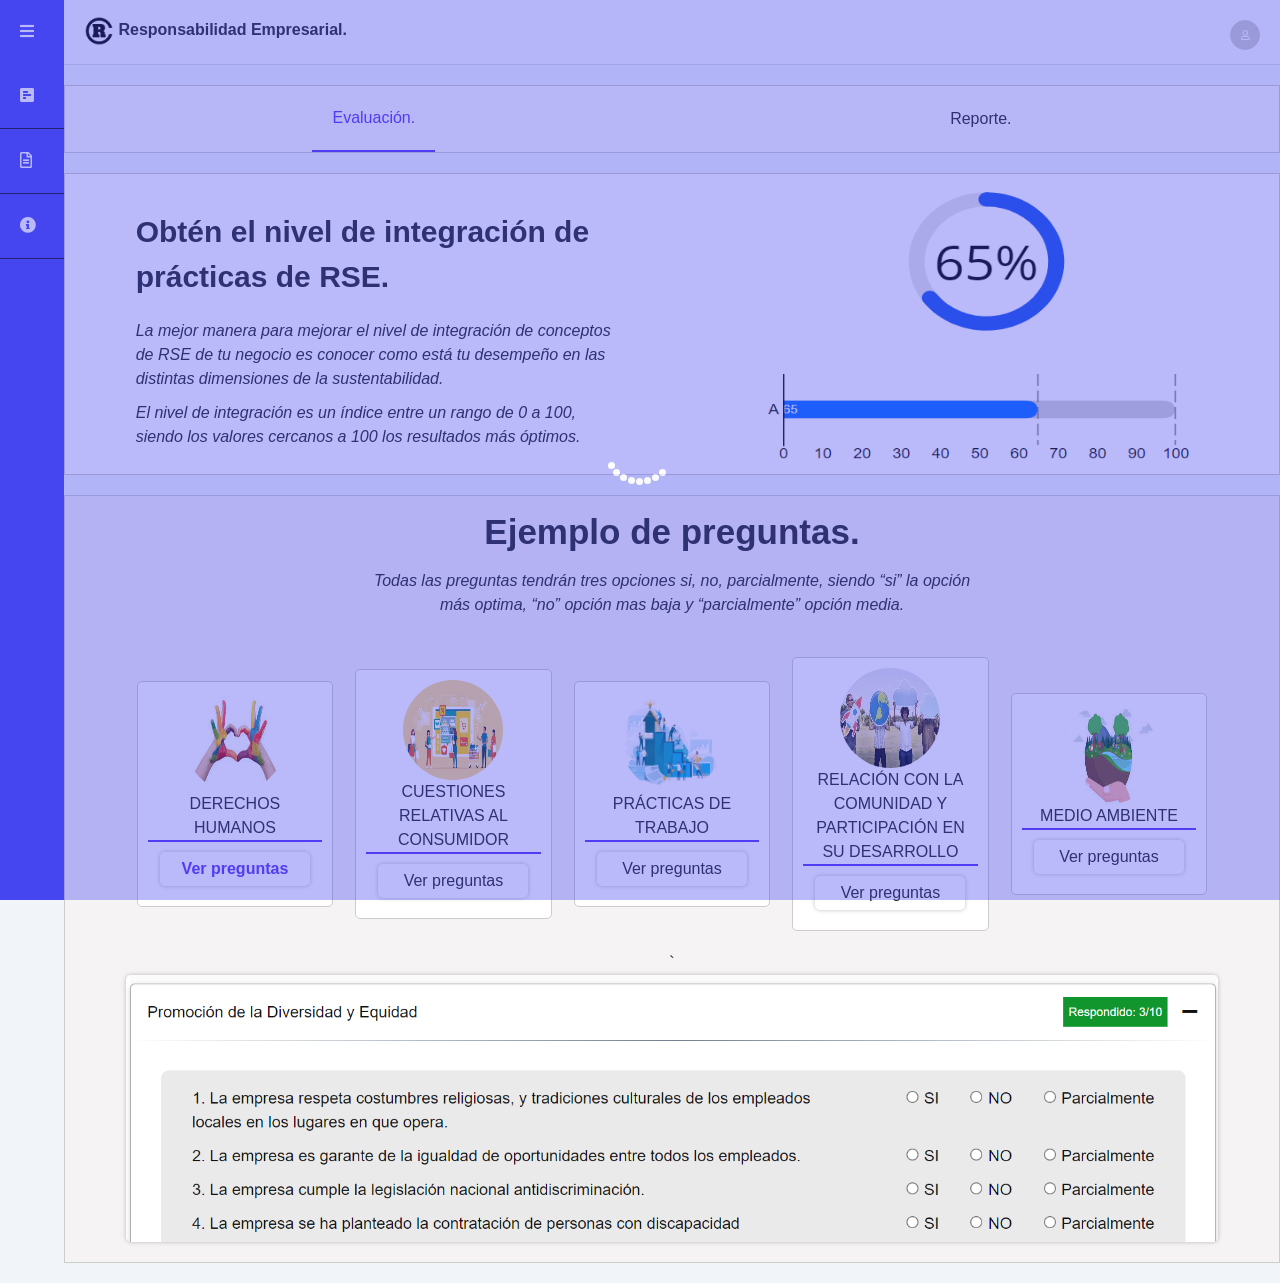
==== html/about.html @ c93566bf "r-s-e-1" ====
<!DOCTYPE html>
<html lang="en">

<head>
    <meta charset="UTF-8">
    <meta http-equiv="X-UA-Compatible" content="IE=edge">
    <meta name="viewport" content="width=device-width, initial-scale=1.0">
    <title>Evaluación.</title>
    <link rel="icon" type="image/png" href="../imagenes/logo_3.png" />
    <link rel="stylesheet" href="../css/about.css">
    <link rel="preconnect" href="https://fonts.gstatic.com">


    <link href='https://stackpath.bootstrapcdn.com/bootstrap/4.3.1/css/bootstrap.min.css' rel='stylesheet'>
    <link rel="stylesheet" href="https://cdnjs.cloudflare.com/ajax/libs/font-awesome/5.12.1/css/all.min.css">

    <!--LETRA-->
    <link rel="preconnect" href="https://fonts.googleapis.com">
    <link rel="preconnect" href="https://fonts.gstatic.com" crossorigin>
    <link href="https://fonts.googleapis.com/css2?family=Nunito+Sans:ital,wght@0,300;1,400&display=swap"
        rel="stylesheet">

    <!-- Loader -->
    <link rel="stylesheet" href="../css/loader.css">

</head>

<body class="cuerpo hidden">
    <div class="loader-centrado" id="onload">
        <div class="lds-roller">
            <div></div>
            <div></div>
            <div></div>
            <div></div>
            <div></div>
            <div></div>
            <div></div>
            <div></div>
        </div>
    </div>
    <input type="checkbox" id="check">
    <!--NAV-->
    <div class="nav">
        <label class="logo">
            <img src="../imagenes/logo_3.png" alt="">
            <span>Responsabilidad Empresarial.</span>
        </label>
        <ul>
            <li class="salir" onclick="menuToggle();"><a class="far fa-user" href="#"></a></li>
            <div class="menu-salir">
                <div class="info-user">
                    <div class="logo-user">
                        <a class="far fa-user"></a>
                    </div>
                    <div class="datos-usuario">
                        <div class="nombre-user">
                            <span>Jonnthan</span>
                        </div>
                        <div class="correo-user">
                            <span>jonthancuvi@gameil.com</span>
                        </div>
                    </div>
                </div>
                <ul>
                    <li onclick="ir_perfil();"><i class="far fa-user-circle"></i></i>
                        <a>Mi Perfil</a>
                    </li>
                    <!--<li><i class="fas fa-edit"></i><a href="#">Editar Perfil</a></li>-->
                    <li><i class="fas fa-sign-out-alt"></i><a onclick="salir()">Salir</a>
                    </li>
                </ul>
            </div>
        </ul>
    </div>
    <!--sidebar start-->
    <div class="sidebar">
        <label for="check" class="check1">
            <i class="fas fa-bars" id="sidebar_btn"></i>
            <!--<span>RSE Epresarial</span>-->
        </label>
        <div class="slider-encabesado">
            R S E
        </div>
        <!-- <a class="slider-opcion" href="#"><i class="fas fa-home"></i>
            <span>Home</span>
            <div class="texto-emergente">
                Home
            </div>
        </a> -->
        <a class="slider-opcion" onclick="ir_evaluacion();">
            <i class="fas fa-poll-h"></i>
            <span>Evaluación</span>
            <div class="texto-emergente">
                Evaluación
            </div>
        </a>
        <a class="slider-opcion" onclick="ir_reporte();">
            <i class="far fa-file-alt"></i>
            <span>Reporte</span>
            <div class="texto-emergente">
                Reporte
            </div>
        </a>
        <!-- <a class="slider-opcion" href="#"><i class="fas fa-table"></i>
            <span>Estándar</span>
            <div class="texto-emergente">
                Estándar
            </div>
        </a> -->
        <!-- <a class="slider-opcion" href="#"><i class="fas fa-cogs"></i>
            <span>Configuracion</span>
            <div class="texto-emergente">
                Configuracion
            </div>
        </a> -->
        <a class="slider-opcion" onclick="ir_about();">
            <i class="fas fa-info-circle"></i>
            <span>About</span>
            <div class="texto-emergente">
                About
            </div>
        </a>
    </div>

    <!--sidebar end-->

    <!--contenido-->
    <div class="content">
        <div class="nav-abaut-info">
            <div class="about-evaluacion about-repoter-info active">
                <span>Evaluación.</span>
            </div>
            <div class="about-reporte about-repoter-info">
                <span>Reporte.</span>
            </div>
        </div>
        <div class="contenido-about" style="display: block;">
            <div class="contenido-abput-evaluacion">
                <div class="about-evaluacion-info">
                    <div class="titulo">
                        Obtén el nivel de integración de prácticas de RSE.
                    </div>
                    <div class="about-info">
                        <div class="info-1">
                            La mejor manera para mejorar el nivel de
                            integración de conceptos de RSE de tu negocio es
                            conocer como está tu desempeño en las distintas dimensiones
                            de la sustentabilidad.
                        </div>
                        <div class="info-2">
                            El nivel de integración es un índice entre un rango de 0 a 100,
                            siendo los valores cercanos a 100 los resultados más óptimos.
                        </div>
                    </div>
                </div>
                <div class="about-evaluacion-img">
                    <img src="../imagenes/nivel_integracion.png" alt="">
                </div>
            </div>

            <!-- Ejemplo de Preguntas -->
            <div class="contenido-ejemplo-preguntas">
                <div class="titulo">
                    Ejemplo de preguntas.
                </div>
                <div class="info">
                    Todas las preguntas tendrán tres opciones si, no,
                    parcialmente, siendo “si” la opción más optima,
                    “no” opción mas baja y “parcialmente” opción media.
                </div>
                <div class="ejemplo-preguntas">
                    <div class="tema-1">
                        <div class="tema-1-ejemplo">
                            <img class="imagenes-temas" src="../imagenes/Derechos_Humanos.jpg" alt="">
                        </div>
                        <div class="titulo-imagen">
                            DERECHOS HUMANOS
                        </div>
                        <div class="ver-preguntas active" id="boton-ver-pregunta">
                            Ver preguntas
                        </div>
                    </div>
                    <div class="tema-1">
                        <div class="tema-1-ejemplo">
                            <img class="imagenes-temas" src="../imagenes/cuestiones_relacionadas_consumidor.jpg" alt="">
                        </div>
                        <div class="titulo-imagen">
                            CUESTIONES RELATIVAS AL CONSUMIDOR
                        </div>
                        <div class="ver-preguntas" id="boton-ver-pregunta">
                            Ver preguntas
                        </div>
                    </div>
                    <div class="tema-1">
                        <div class="tema-1-ejemplo">
                            <img class="imagenes-temas" src="../imagenes/practicas_trabajo.png" alt="">
                        </div>
                        <div class="titulo-imagen">
                            PRÁCTICAS DE TRABAJO
                        </div>
                        <div class="ver-preguntas" id="boton-ver-pregunta">
                            Ver preguntas
                        </div>
                    </div>
                    <div class="tema-1">
                        <div class="tema-1-ejemplo">
                            <img class="imagenes-temas" src="../imagenes/participacion_comunidad_desarrollo.jpg" alt="">
                        </div>
                        <div class="titulo-imagen">
                            RELACIÓN CON LA COMUNIDAD Y PARTICIPACIÓN EN SU DESARROLLO
                        </div>
                        <div class="ver-preguntas" id="boton-ver-pregunta">
                            Ver preguntas
                        </div>
                    </div>
                    <div class="tema-1">
                        <div class="tema-1-ejemplo">
                            <img class="imagenes-temas" src="../imagenes/medio_ambiente.jpg" alt="">
                        </div>
                        <div class="titulo-imagen">
                            MEDIO AMBIENTE
                        </div>
                        <div class="ver-preguntas" id="boton-ver-pregunta">
                            Ver preguntas
                        </div>
                    </div>
                </div>`
                <div class="ejemplo-preguntas-imagen">
                    <div class="imagen-preguntas" style="display: block;">
                        <img src="../imagenes/preguntas-DH.png" alt="">    
                    </div>
                    <div class="imagen-preguntas" style="display: none;">
                        <img src="../imagenes/preguntas-CRC.png" alt="">
                    </div>
                    <div class="imagen-preguntas" style="display: none;">
                        <img src="../imagenes/preguntas-PT.png" alt="">
                    </div>
                    <div class="imagen-preguntas" style="display: none;">
                        <img src="../imagenes/preguntas-PCD.png" alt="">
                    </div>
                    <div class="imagen-preguntas" style="display: none;">
                        <img src="../imagenes/preguntas-MA.png" alt="">
                    </div>
                </div>
            </div>
        </div>

        <div class="contenido-about" style="display: none;">
            <div class="contenido-about-reporte">
                <div class="titulo">
                    Reporte.
                </div>
                <div class="info">
                    Este reporte mostrara un análisis por cada una de las dimensiones, temas y subtemas de Responsabilidad Social Empresarial. Además, mostrara un nivel de integración por cada uno de los aspectos antes mencionados. Este nivel de Integración estará entre un rango de 0 a 100 siendo, cero el valor menos aceptable y 100 el más aceptable.
                </div>
                <div class="about-nivel-integracion">
                    <div class="informacion_1">
                        <div class="informacion_1-titulo">
                            Puntaje General.
                        </div>
                        <div class="info">
                            El puntaje general consta de dos niveles de integración. “Nivel de Integración Especifico” se refiere al total de practicas evaluadas, pero solo tomando las practicas que el usuario haya registrad. “Nivel de Integración Global” se refiera a todas las practicas evaluadas haya o no registrado el usuario.
                        </div>
                    </div>
                    <div class="informacion_2">
                        <img src="../imagenes/nivel_integracion_global.png" alt="">
                        <img src="../imagenes/nivel_integracion_especifico.png" alt="">
                    </div>
                </div>
            </div>    
        </div>
    </div>

</body>
<script>
    function menuToggle() {
        const toggleMenu = document.querySelector('.menu-salir');
        toggleMenu.classList.toggle('active')
    }
</script>
<script src="https://code.jquery.com/jquery-3.6.0.min.js"></script>
<script src="../librerias/loader.js"></script>
<script src="../js/urls.js"></script>
<script src="../js/about.js"></script>

</html>
---- css/about.css ----
*{
    font-family: 'Montserrat', sans-serif;
    font-family: 'Poppins', sans-serif;
}

.cuerpo{
    background: #f1f5f9;
}
#check{
    display: none;
}


.nav{
    background: #f8f8ff;
    width: 95%;
    float: right;
    transition: 0.5s;
    /*color del vorde inferior antes: #e0dddd */
    border-bottom: 1px solid #e0dddd;
    height: 65px;
    display: flex;
    align-items: center;
    justify-content: space-between;
}

.nav .logo {
    margin-left: 20px;
    font-weight: bold;
}

.nav .logo img{
    width: 30px;
    height: 30px;
}


.nav ul {
    margin: 20px;
}

/*__________Icono Superior____________*/
.nav ul .salir{
    width: 30px;
    height: 30px;
    -moz-border-radius: 50%;
    -webkit-border-radius: 50%;
    border-radius: 50%;
    font-size: 10px;
    border: 1px solid #ccc;
    background: #ccc;
    display: flex;
    align-items: center;
    justify-content: center;
    cursor: pointer;
    
}
.nav ul .salir:hover{
    background: rgb(172, 169, 169);
}

.nav ul .salir a{
    color: #fff;
}
/*__________________menu salir___________________*/
.nav .menu-salir{
    /*link tutorial: https://www.youtube.com/watch?v=04u09KBBjfM*/
    position: absolute;
    z-index: 10;/*para sobreponer*/
    width: 15%;
    left: 84%;
	top:60px;
    background: #fff;
    /*border: 1px solid #ccc;*/
    border-radius: 10px;
    box-shadow: 0 0 4px rgba(0, 0, 0, 0.25);
    visibility: hidden;
     transition: 0.2s;
    opacity: 0;
}
.nav .menu-salir .info-user{
    margin: 10px;
    display: flex;
    flex-direction: column;
    align-items: center;
    justify-content: center;
}

.nav .menu-salir .info-user .logo-user{
    background: #ccc;
    width: 50px;
    height: 50px;
    -moz-border-radius: 50%;
    -webkit-border-radius: 50%;
    border-radius: 50%;
    display: flex;
    align-items: center;
    justify-content: center;
    margin: 10px 0px;
}

.nav .menu-salir .info-user .datos-usuario {
    width: 100%;
}
.nav .menu-salir .info-user .datos-usuario .nombre-user{
    font-size: 14px;
    font-weight: bold;
    text-align: center;
}
.nav .menu-salir .info-user .datos-usuario .correo-user{
    font-size: 13px;
    color: rgb(172, 169, 169);
    text-align: center;
}

.nav .menu-salir ul{
    font-size: 14px;
    padding: 0px;
}

.nav .menu-salir.active{
    visibility: visible;
    opacity: 1;
}

.nav .menu-salir ul li{
    list-style: none;
    border-top: 1px solid #ccc;
    padding: 5px 0px;
    color: #ccc;
    cursor: pointer;
} 

.nav .menu-salir ul li i{
    margin-right: 10px;
   
}
.nav .menu-salir ul li a{
    color: rgb(43, 39, 39);
    text-decoration: none;
}

.nav .menu-salir ul li a:hover{
    color: rgb(172, 169, 169);
}
.nav .menu-salir ul li:hover{
    color: rgb(172, 169, 169);
}
/*___________________slider_________________________*/
.sidebar{
    background-color: rgb(71, 71, 241);
    color: #fff;
    width: 5%;
    height: 100%;
    position: absolute;
    transition: 0.5s;
    position:fixed; 
    top:0;
    z-index: 100;
    /*overflow: hidden;*/
}

.sidebar .check1{
    /*background: salmon;*/
    margin: 20px;
    color: #fff;

}

/*_________IMG Encabezado INICIO________________*/
.sidebar .slider-encabesado{
    border-bottom: 1px solid #fff;
    border-top: 1px solid #fff;
    font-weight: bold;
    position: absolute;
    color: #fff;
    top: 15px;
    left: 45px;
    font-size: 20px;
    width: 52.5px;
    height: 30px;
    display: none;
}

#check:checked ~ .sidebar .slider-encabesado{
    display: inline;
    
}
/*_________IMG Encabezado FIN________________*/


.sidebar a{
    /*background-color: azure;*/
    display: block;
    border-bottom: 0.05rem solid #130f24;
    padding: 20px 20px;
    color: #fff;
    cursor: pointer;
}

.sidebar a:hover{
    background: rgb(98, 98, 236);
    color: #fff;
    border-radius: 20px;
    /*border-bottom-left-radius: 20px;*/
}

#sidebar_btn:hover{
    background: #5b35f1;
    cursor: pointer;
}
.sidebar a span{
    transition: 5s;
}
.sidebar a span, .check1 span{
    display: none;
}

/*____________Tooltip INICIO_______________*/
.slider-opcion .texto-emergente{
    background: rgb(71, 71, 241);
    position: absolute;
    padding: 5px 20px;
    border-radius: 15px;
    display: inline;
    left: 105%;
    visibility: hidden;
    transition: 0.2s;
    opacity: 0;
}
/*
.slider-opcion .texto-emergente::before{
    background: #4b2dd1;
    position: absolute;
    content: "";
    height: 15px;
    width: 15px;
    left: 6%;
    top: 26%;
    transform: translateX(-50%) rotate(45deg);
}*/

.slider-opcion:hover .texto-emergente{
    opacity: 1;
    visibility: visible;
}

/*____________Tooltip FIN_______________*/


.content{
    /* background: #fff;  */
    width: 95%;
    position: relative;
    float: right;
    margin-top: 20px;
    margin-left: 15%;
    transition: 0.5s;
}


#check:checked ~ .sidebar{
    width: 15%;
    overflow: hidden;
}

#check:checked ~ .content{
    width: 85%;
}

#check:checked ~ .nav{
    width: 85%;
    
}

#check:checked ~ .sidebar a span{  
    display: inline;
    margin-left: 10px;
    position: absolute;
}

/* ____________________________________ */
.nav-abaut-info{
    background: rgb(250, 249, 249);
    width: 100%;
    display: flex;
    align-items: center;
    justify-content: space-around;
    border: 0.5px solid #ccc;
}
.about-evaluacion, .about-reporte{
    /* background: chartreuse; */
    padding: 20px;
}

.contenido-abput-evaluacion{
    background: #fff;
    width: 100%;
    margin: 20px auto;
    display: flex;
    align-items: center;
    justify-content: space-around;
    border: 0.5px solid #ccc;
}

.about-evaluacion-info {
    width: 40%;
    margin: 20px;
}

.about-evaluacion-img{
    width: 40%;
    height: 300px;
}

.about-evaluacion-img img{
    width: 100%;
    height: 100%;
}

.about-evaluacion-info .titulo{
    font-size: 30px;
    font-weight: bold;
    padding: 10px 0;
}

.about-evaluacion-info .about-info{
    display: flex;
    flex-direction: column;
    font-style: italic;
}

.about-evaluacion-info .about-info .info-1{
    margin: 10px auto;
}

/* segundo info */
.contenido-ejemplo-preguntas{
    background: #f5f3f3;
    width: 100%;
    display: flex;
    align-items: center;
    flex-direction: column;
    border: 0.5px solid #ccc;
    margin-bottom: 20px;
}

.contenido-ejemplo-preguntas .titulo{
    font-size: 35px;
    font-weight: bold;
    padding: 10px;
}

.contenido-ejemplo-preguntas .info{
    width: 50%;
    text-align: center;
    font-style: italic;
    padding-bottom: 20px;
}

.ejemplo-preguntas{
    /* background: #5b35f1; */
    width: 90%;
    display: flex;
    align-items: center;
    justify-content: space-around;
}

.ejemplo-preguntas .tema-1{
    background: chartreuse;
    width: 18%;
    text-align: center;
    margin: 20px auto;
    background: #fff;
    border: 1px solid #ccc;
    border-radius: 5px;
    padding: 10px;
}

.ejemplo-preguntas .tema-1 .titulo-imagen{
    border-bottom: 2px solid #5b35f1;
}

#boton-ver-pregunta{
    width: 150px;
    margin: 10px auto;
    background: #fff;
    padding: 5px 10px;
    border-radius: 5px;
    box-shadow: 0 0 4px rgba(0, 0, 0, 0.25);
    cursor: pointer;
}

.imagenes-temas{
    width: 100px;
    height: 100px;
    -moz-border-radius: 50%;
    -webkit-border-radius: 50%;
    border-radius: 50%;
}


.ejemplo-preguntas-imagen{
    width: 90%;
    margin-bottom: 20px;
    box-shadow: 0 0 4px rgba(0, 0, 0, 0.25);
    border-radius: 5px;
}


.ejemplo-preguntas-imagen .imagen-preguntas img{
    width: 100%;
    height: 110%;
    border-radius: 5px;
}

.ver-preguntas:hover,
.ver-preguntas.active{
	background: #e3dff7;
	color: #5b35f1;
    font-weight: bold;
}


.about-repoter-info:hover,
.about-repoter-info.active{
	/* background: #e3dff7; */
	color: #5b35f1;
    cursor: pointer;
    border-bottom: 2px solid #5b35f1;
}


/* reporte */
.contenido-about-reporte{
    background: #fff;
    width: 100%;
    display: flex;
    align-items: center;
    flex-direction: column;
    border: 0.5px solid #ccc;
    margin: 20px auto;
}

.contenido-about-reporte .titulo{
 font-size: 30px;
 font-weight: bold;
 /* font-weight: inherit; */
 font-style: italic;
 padding: 20px;
}

.contenido-about-reporte .info{
    width: 85%;
    font-size: 20px;
}

.about-nivel-integracion{
    width: 100%;
    display: flex;
    align-items: center;
    justify-content: space-around;
    background: rgb(243, 242, 242);
    margin: 30px;
}

.about-nivel-integracion .informacion_1, .about-nivel-integracion .informacion_2{
    width: 40%;
    margin: 20px auto;
}

.about-nivel-integracion .informacion_1 .informacion_1-titulo{
    font-size: 25px;
    font-weight: bold;
    padding: 10px 0;
}

.about-nivel-integracion .informacion_1 .info{
    font-size: 20px;
    /* font-weight: bold; */
    font-style: italic;
    width: 100%;
}
.about-nivel-integracion .informacion_2 img{
    width: 100%;
    height: 150px;
}

/*________ scroll bar INICIO __________*/
/* width */
::-webkit-scrollbar {
    width: 7px;
  }
  
  /* Track */
  ::-webkit-scrollbar-track {
    box-shadow: inset 0 0 2px grey; 
    border-radius: 10px;
  }
   
  /* Handle */
  ::-webkit-scrollbar-thumb {
    background: rgb(172, 169, 169); 
    border-radius: 10px;
  }
 /*________ scroll bar FIN __________*/
---- css/loader.css ----
.hidden{
    overflow: hidden;
  }
  .loader-centrado{
    height: 100vh;
    width: 100%;
    position: fixed;
    z-index: 1000;
    display: flex;
    justify-content: center;
    align-items: center;
    background: #000;
    background-color: rgb(71, 71, 241);
    background-color: rgb(71, 71, 241,0.7);
  }
  .lds-roller {
    display: inline-block;
    position: relative;
    width: 80px;
    height: 80px;
  }
  .lds-roller div {
    animation: lds-roller 1.2s cubic-bezier(0.5, 0, 0.5, 1) infinite;
    transform-origin: 40px 40px;
  }
  .lds-roller div:after {
    content: " ";
    display: block;
    position: absolute;
    width: 7px;
    height: 7px;
    border-radius: 50%;
    background: #fff;
    margin: -4px 0 0 -4px;
  }
  .lds-roller div:nth-child(1) {
    animation-delay: -0.036s;
  }
  .lds-roller div:nth-child(1):after {
    top: 63px;
    left: 63px;
  }
  .lds-roller div:nth-child(2) {
    animation-delay: -0.072s;
  }
  .lds-roller div:nth-child(2):after {
    top: 68px;
    left: 56px;
  }
  .lds-roller div:nth-child(3) {
    animation-delay: -0.108s;
  }
  .lds-roller div:nth-child(3):after {
    top: 71px;
    left: 48px;
  }
  .lds-roller div:nth-child(4) {
    animation-delay: -0.144s;
  }
  .lds-roller div:nth-child(4):after {
    top: 72px;
    left: 40px;
  }
  .lds-roller div:nth-child(5) {
    animation-delay: -0.18s;
  }
  .lds-roller div:nth-child(5):after {
    top: 71px;
    left: 32px;
  }
  .lds-roller div:nth-child(6) {
    animation-delay: -0.216s;
  }
  .lds-roller div:nth-child(6):after {
    top: 68px;
    left: 24px;
  }
  .lds-roller div:nth-child(7) {
    animation-delay: -0.252s;
  }
  .lds-roller div:nth-child(7):after {
    top: 63px;
    left: 17px;
  }
  .lds-roller div:nth-child(8) {
    animation-delay: -0.288s;
  }
  .lds-roller div:nth-child(8):after {
    top: 56px;
    left: 12px;
  }
  @keyframes lds-roller {
    0% {
      transform: rotate(0deg);
    }
    100% {
      transform: rotate(360deg);
    }
  }
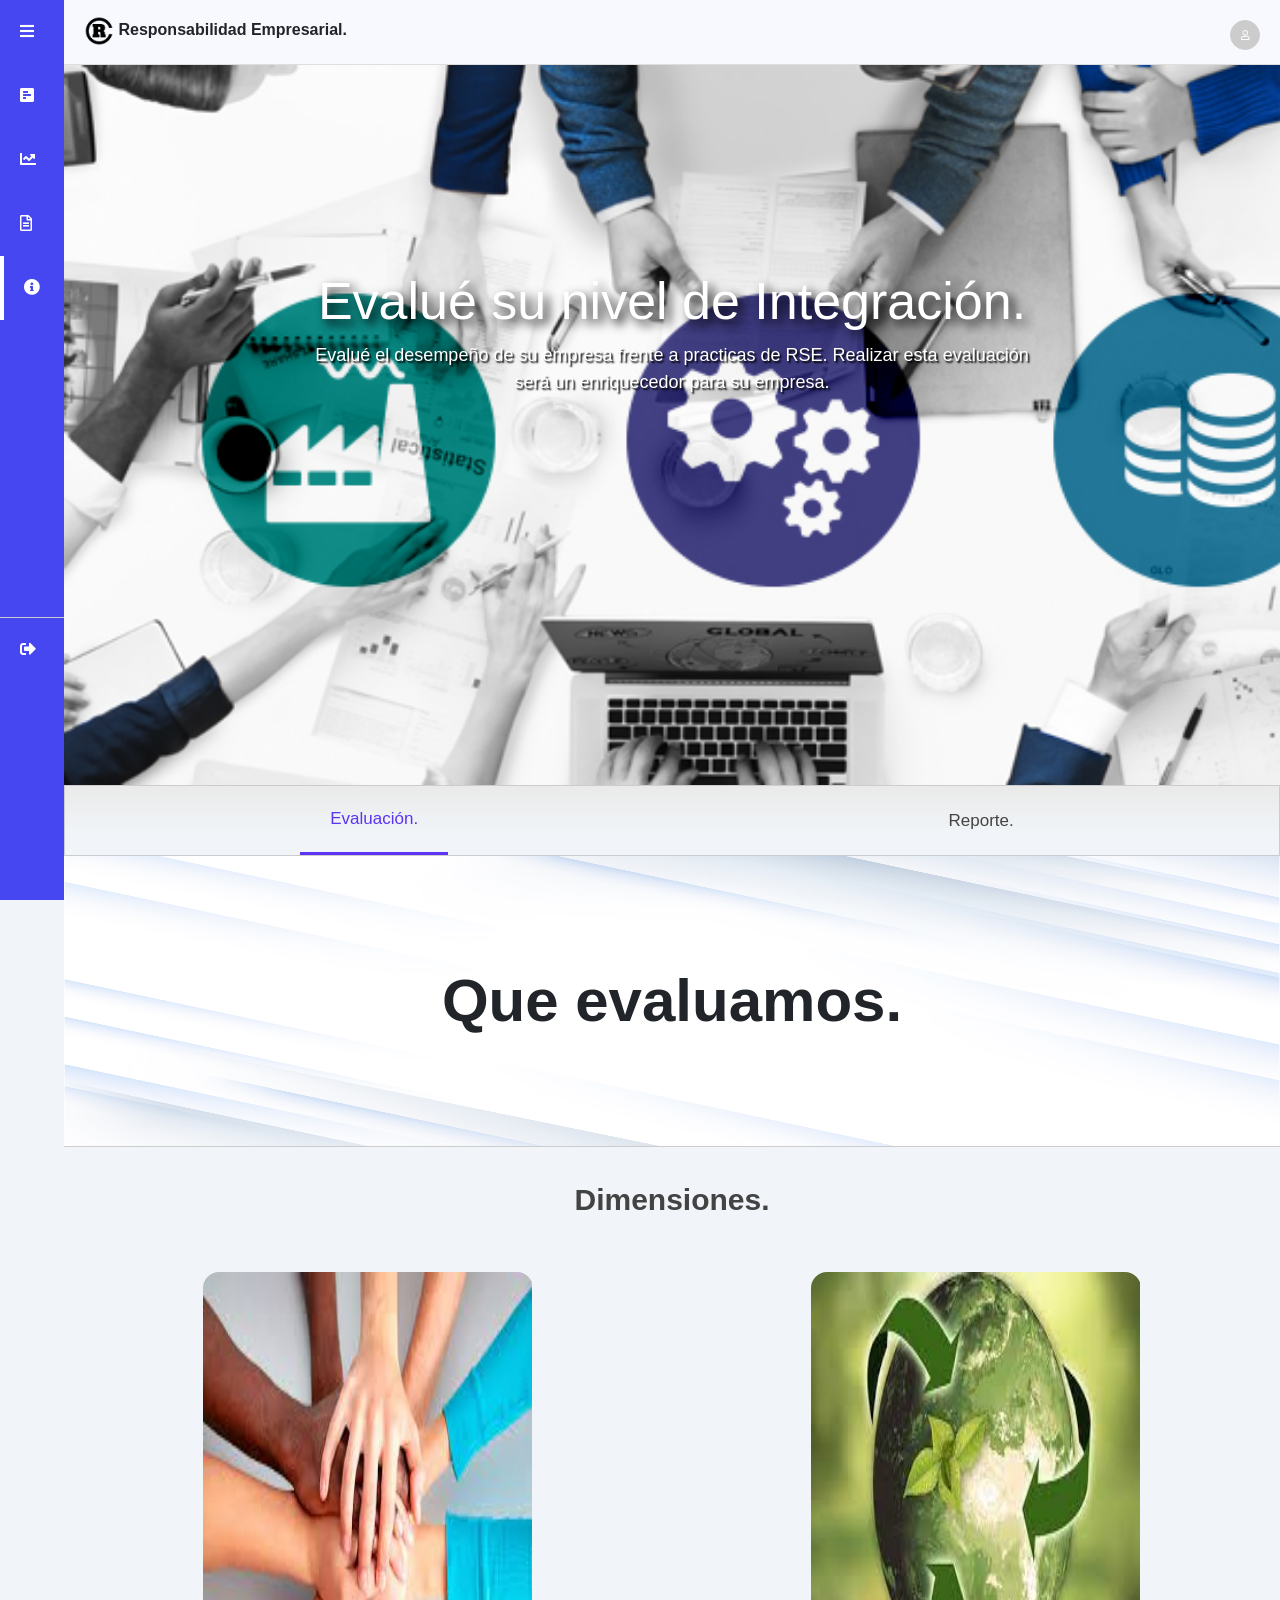
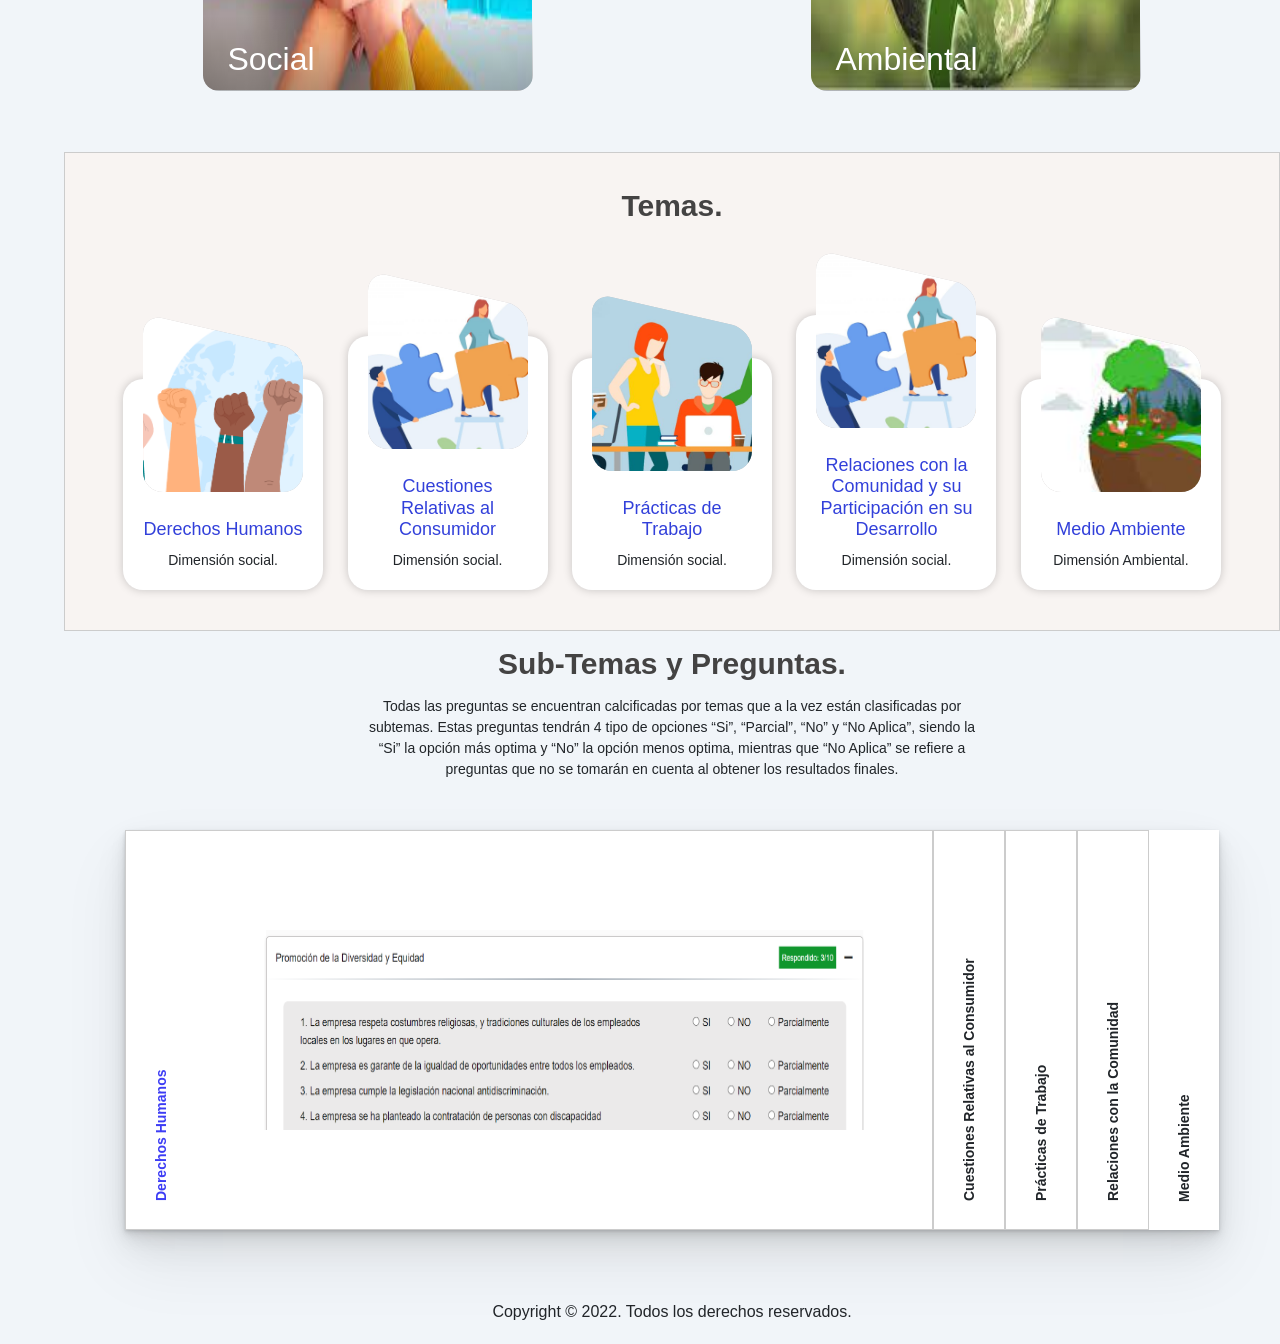
==== commit a87091a0: "front-end-rse-cmabios" ====
--- a/html/about.html
+++ b/html/about.html
@@ -5,7 +5,7 @@
     <meta charset="UTF-8">
     <meta http-equiv="X-UA-Compatible" content="IE=edge">
     <meta name="viewport" content="width=device-width, initial-scale=1.0">
-    <title>Evaluación.</title>
+    <title>About.</title>
     <link rel="icon" type="image/png" href="../imagenes/logo_3.png" />
     <link rel="stylesheet" href="../css/about.css">
     <link rel="preconnect" href="https://fonts.gstatic.com">
@@ -25,8 +25,8 @@
 
 </head>
 
-<body class="cuerpo hidden">
-    <div class="loader-centrado" id="onload">
+<body class="cuerpo">
+    <!-- <div class="loader-centrado" id="onload">
         <div class="lds-roller">
             <div></div>
             <div></div>
@@ -37,7 +37,7 @@
             <div></div>
             <div></div>
         </div>
-    </div>
+    </div> -->
     <input type="checkbox" id="check">
     <!--NAV-->
     <div class="nav">
@@ -65,6 +65,13 @@
                     <li onclick="ir_perfil();"><i class="far fa-user-circle"></i></i>
                         <a>Mi Perfil</a>
                     </li>
+                    <li onclick="configuracion_empresa();"><i class="fas fa-building"></i></i>
+                        <a>Mi Empresa</a>
+                    </li>
+                    <!-- <i class="fa-regular fa-comment-question"></i> -->
+                    <li onclick="ir_contactanos();"><i class="fas fa-question"></i></i>
+                        <a>Ayuda</a>
+                    </li>
                     <!--<li><i class="fas fa-edit"></i><a href="#">Editar Perfil</a></li>-->
                     <li><i class="fas fa-sign-out-alt"></i><a onclick="salir()">Salir</a>
                     </li>
@@ -81,43 +88,58 @@
         <div class="slider-encabesado">
             R S E
         </div>
-        <!-- <a class="slider-opcion" href="#"><i class="fas fa-home"></i>
-            <span>Home</span>
-            <div class="texto-emergente">
-                Home
-            </div>
-        </a> -->
         <a class="slider-opcion" onclick="ir_evaluacion();">
-            <i class="fas fa-poll-h"></i>
-            <span>Evaluación</span>
-            <div class="texto-emergente">
-                Evaluación
+            <div class="slider-text">
+                <i class="fas fa-poll-h"></i>
+                <span>Evaluación</span>
+                <div class="texto-emergente">
+                    Evaluación
+                </div>
+            </div>
+        </a>
+        <a class="slider-opcion" onclick="ir_dashboard();">
+            <div class="slider-text">
+                <i class="fas fa-chart-line"></i>
+                <span>Dashboard</span>
+                <div class="texto-emergente">
+                    Dashboard
+                </div>
             </div>
         </a>
         <a class="slider-opcion" onclick="ir_reporte();">
-            <i class="far fa-file-alt"></i>
-            <span>Reporte</span>
-            <div class="texto-emergente">
-                Reporte
+            <div class="slider-text">
+                <i class="far fa-file-alt"></i>
+                <span>Reporte</span>
+                <div class="texto-emergente">
+                    Reporte
+                </div>
             </div>
         </a>
-        <!-- <a class="slider-opcion" href="#"><i class="fas fa-table"></i>
-            <span>Estándar</span>
-            <div class="texto-emergente">
-                Estándar
+        <!-- <a class="slider-opcion" onclick="configuracion_empresa();">
+            <div class="slider-text">
+                <i class="fas fa-building"></i>
+                <span>Empresa</span>
+                <div class="texto-emergente">
+                    Empresa
+                </div>
             </div>
         </a> -->
-        <!-- <a class="slider-opcion" href="#"><i class="fas fa-cogs"></i>
-            <span>Configuracion</span>
-            <div class="texto-emergente">
-                Configuracion
-            </div>
-        </a> -->
-        <a class="slider-opcion" onclick="ir_about();">
-            <i class="fas fa-info-circle"></i>
-            <span>About</span>
-            <div class="texto-emergente">
-                About
+        <a class="slider-opcion active" onclick="ir_about();">
+            <div class="slider-text">
+                <i class="fas fa-info-circle"></i>
+                <span>About</span>
+                <div class="texto-emergente">
+                    About
+                </div>
+            </div>
+        </a>
+        <a class="slider-opcion sallir-option" onclick="salir();">
+            <div class="slider-text">
+                <i class="fas fa-sign-out-alt"></i>
+                <span>Salir</span>
+                <div class="texto-emergente">
+                    Salir
+                </div>
             </div>
         </a>
     </div>
@@ -126,6 +148,27 @@
 
     <!--contenido-->
     <div class="content">
+        <div class="contendor-info-general" style="display: block;">
+            <div class="contendor-info">
+                <div class="caja-texto">
+                    <h1>Evalué su nivel de Integración.</h1>
+                    <p>Evalué el desempeño de su empresa frente
+                        a practicas de RSE. Realizar esta evaluación
+                        será un enriquecedor para su empresa.
+                    </p>
+                </div>
+            </div>
+        </div>
+        <div class="contendor-info-general" style="display: none;">
+            <div class="contendor-info_2">
+                <div class="caja-texto">
+                    <h1>Consulte su nivel de Integración.</h1>
+                    <p>Revise su reporte sobre el nivel de integración de practicas de RSE y
+                        vea como se comporta su empresa frente a conceptos de RSE.
+                    </p>
+                </div>
+            </div>
+        </div>
         <div class="nav-abaut-info">
             <div class="about-evaluacion about-repoter-info active">
                 <span>Evaluación.</span>
@@ -135,123 +178,262 @@
             </div>
         </div>
         <div class="contenido-about" style="display: block;">
-            <div class="contenido-abput-evaluacion">
+            <div class="whta-evaluation">
+                <!-- titulo -->
+                <div class="que-evaluamos">
+                    <div class="titulo-cabecera">
+                        <span>Que evaluamos.</span>
+                    </div>
+                </div>
+                <!-- dimensiones -->
+                <div class="info-dimentions">
+                    <div class="titulo">
+                        <span>Dimensiones.</span>
+                        <!-- <p>se evalua lo que se va jhacer y no se que ma poner </p> -->
+                    </div>
+                    <!-- cards-dimensiones -->
+                    <div class="dimensiones-info">
+                        <div class="cards-dimensiones car-social">
+                            <div class="card-contenido">
+                                <h2 class="card-titulo">Social</h2>
+                                <p class="card-cuerpo">
+                                    La Responsabilidad Social incluye temas relacionados con el personal
+                                    trabajador de la organización, con la mejora de la calidad de vida de la ciudadanía,
+                                    creando
+                                    oportunidades para los colectivos con especiales dificultades.
+                                </p>
+                            </div>
+                        </div>
+                        <div class="cards-dimensiones card-ambiental">
+                            <div class="card-contenido">
+                                <h2 class="card-titulo">Ambiental</h2>
+                                <p class="card-cuerpo">
+                                    La Responsabilidad Social Ambiental se puede entender como el conjunto de mecanismos
+                                    aplicados por las empresas,
+                                    para minimizar su impacto al medio ambiente, contribuyendo así a mejorar
+                                    la calidad de vida de la empresa y de sus alrededores.
+                                </p>
+                            </div>
+                        </div>
+                    </div>
+                </div>
+                <!-- temas de RSE -->
+                <div class="info-temas">
+                    <div class="titulo">
+                        <span>Temas.</span>
+                        <!-- <p>
+                            Se evaluan aspectos relacionados con personas que no se que mas decir
+                        </p> -->
+                    </div>
+                    <div class="container-temas">
+                        <div class="a-box">
+                            <div class="img-container">
+                                <div class="img-inner">
+                                    <div class="inner-skew">
+                                        <!-- let nom_imagenes = ['tema_practicas_trabajo_2.jpg', 'tema_derechos_humanos_2.png', 'tema_comunidad_desarrollo_2.jpg', 'tema_cuestiones_relacionadas_consumidor_2.jpg', 'medio_ambiente.jpg']; -->
+
+                                        <img src="../imagenes/tema_derechos_humanos_2.png">
+                                    </div>
+                                </div>
+                            </div>
+                            <div class="text-container">
+                                <h3>Derechos Humanos</h3>
+                                <div>
+                                    Dimensión social.
+                                </div>
+                            </div>
+                        </div>
+                        <div class="a-box">
+                            <div class="img-container">
+                                <div class="img-inner">
+                                    <div class="inner-skew">
+                                        <img src="../imagenes/tema_cuestiones_relacionadas_consumidor_2.jpg">
+                                    </div>
+                                </div>
+                            </div>
+                            <div class="text-container">
+                                <h3>Cuestiones Relativas al Consumidor</h3>
+                                <div>
+                                    Dimensión social.
+                                </div>
+                            </div>
+                        </div>
+                        <div class="a-box">
+                            <div class="img-container">
+                                <div class="img-inner">
+                                    <div class="inner-skew">
+                                        <img src="../imagenes/tema_practicas_trabajo_2.jpg">
+                                    </div>
+                                </div>
+                            </div>
+                            <div class="text-container">
+                                <h3>Prácticas de Trabajo</h3>
+                                <div>
+                                    Dimensión social.
+                                </div>
+                            </div>
+                        </div>
+                        <div class="a-box">
+                            <div class="img-container">
+                                <div class="img-inner">
+                                    <div class="inner-skew">
+                                        <img src="../imagenes/tema_cuestiones_relacionadas_consumidor_2.jpg">
+                                    </div>
+                                </div>
+                            </div>
+                            <div class="text-container">
+                                <h3>Relaciones con la Comunidad y su Participación en su Desarrollo</h3>
+                                <div>
+                                    Dimensión social.
+                                </div>
+                            </div>
+                        </div>
+                        <div class="a-box">
+                            <div class="img-container">
+                                <div class="img-inner">
+                                    <div class="inner-skew">
+                                        <img src="../imagenes/medio_ambiente.jpg">
+                                    </div>
+                                </div>
+                            </div>
+                            <div class="text-container">
+                                <h3>Medio Ambiente</h3>
+                                <div>
+                                    Dimensión Ambiental.
+                                </div>
+                            </div>
+                        </div>
+                    </div>
+                </div>
+            </div>
+
+            <!-- acerca del NIVEL DE INTEGRACION -->
+            <!-- <div class="contenido-abput-evaluacion">
                 <div class="about-evaluacion-info">
                     <div class="titulo">
-                        Obtén el nivel de integración de prácticas de RSE.
+                        Obtenga un nivel de integración de practicas de RSE.
                     </div>
                     <div class="about-info">
                         <div class="info-1">
-                            La mejor manera para mejorar el nivel de
-                            integración de conceptos de RSE de tu negocio es
-                            conocer como está tu desempeño en las distintas dimensiones
-                            de la sustentabilidad.
+                            La mejor forma de mejorar en aspectos de RSE es conocer el
+                            nivel de integración en el que se encuentra su empresa respecto
+                            a conceptos de RSE.
                         </div>
                         <div class="info-2">
-                            El nivel de integración es un índice entre un rango de 0 a 100,
-                            siendo los valores cercanos a 100 los resultados más óptimos.
+                            El nivel de integración es un índice que tiene un rango de 0 a 100,
+                            siendo 100 y valores mas cercanos a 100 los resultados mas óptimos
+                            en cuanto a la ampliación de conceptos de RSE.
                         </div>
                     </div>
                 </div>
                 <div class="about-evaluacion-img">
                     <img src="../imagenes/nivel_integracion.png" alt="">
                 </div>
-            </div>
+            </div> -->
 
             <!-- Ejemplo de Preguntas -->
             <div class="contenido-ejemplo-preguntas">
                 <div class="titulo">
-                    Ejemplo de preguntas.
+                    Sub-Temas y Preguntas.
                 </div>
                 <div class="info">
-                    Todas las preguntas tendrán tres opciones si, no,
-                    parcialmente, siendo “si” la opción más optima,
-                    “no” opción mas baja y “parcialmente” opción media.
-                </div>
-                <div class="ejemplo-preguntas">
-                    <div class="tema-1">
-                        <div class="tema-1-ejemplo">
-                            <img class="imagenes-temas" src="../imagenes/Derechos_Humanos.jpg" alt="">
-                        </div>
-                        <div class="titulo-imagen">
-                            DERECHOS HUMANOS
-                        </div>
-                        <div class="ver-preguntas active" id="boton-ver-pregunta">
-                            Ver preguntas
-                        </div>
-                    </div>
-                    <div class="tema-1">
-                        <div class="tema-1-ejemplo">
-                            <img class="imagenes-temas" src="../imagenes/cuestiones_relacionadas_consumidor.jpg" alt="">
-                        </div>
-                        <div class="titulo-imagen">
-                            CUESTIONES RELATIVAS AL CONSUMIDOR
-                        </div>
-                        <div class="ver-preguntas" id="boton-ver-pregunta">
-                            Ver preguntas
-                        </div>
-                    </div>
-                    <div class="tema-1">
-                        <div class="tema-1-ejemplo">
-                            <img class="imagenes-temas" src="../imagenes/practicas_trabajo.png" alt="">
-                        </div>
-                        <div class="titulo-imagen">
-                            PRÁCTICAS DE TRABAJO
-                        </div>
-                        <div class="ver-preguntas" id="boton-ver-pregunta">
-                            Ver preguntas
-                        </div>
-                    </div>
-                    <div class="tema-1">
-                        <div class="tema-1-ejemplo">
-                            <img class="imagenes-temas" src="../imagenes/participacion_comunidad_desarrollo.jpg" alt="">
-                        </div>
-                        <div class="titulo-imagen">
-                            RELACIÓN CON LA COMUNIDAD Y PARTICIPACIÓN EN SU DESARROLLO
-                        </div>
-                        <div class="ver-preguntas" id="boton-ver-pregunta">
-                            Ver preguntas
-                        </div>
-                    </div>
-                    <div class="tema-1">
-                        <div class="tema-1-ejemplo">
-                            <img class="imagenes-temas" src="../imagenes/medio_ambiente.jpg" alt="">
-                        </div>
-                        <div class="titulo-imagen">
-                            MEDIO AMBIENTE
-                        </div>
-                        <div class="ver-preguntas" id="boton-ver-pregunta">
-                            Ver preguntas
-                        </div>
-                    </div>
-                </div>`
-                <div class="ejemplo-preguntas-imagen">
-                    <div class="imagen-preguntas" style="display: block;">
-                        <img src="../imagenes/preguntas-DH.png" alt="">    
-                    </div>
-                    <div class="imagen-preguntas" style="display: none;">
-                        <img src="../imagenes/preguntas-CRC.png" alt="">
-                    </div>
-                    <div class="imagen-preguntas" style="display: none;">
-                        <img src="../imagenes/preguntas-PT.png" alt="">
-                    </div>
-                    <div class="imagen-preguntas" style="display: none;">
-                        <img src="../imagenes/preguntas-PCD.png" alt="">
-                    </div>
-                    <div class="imagen-preguntas" style="display: none;">
-                        <img src="../imagenes/preguntas-MA.png" alt="">
-                    </div>
-                </div>
+                    Todas las preguntas se encuentran calcificadas por
+                    temas que a la vez están clasificadas por subtemas.
+                    Estas preguntas tendrán 4 tipo de opciones “Si”,
+                    “Parcial”, “No” y “No Aplica”, siendo la “Si” la
+                    opción más optima y “No” la opción menos optima,
+                    mientras que “No Aplica” se refiere a preguntas
+                    que no se tomarán en cuenta al obtener los resultados finales.
+                </div>
+
+                <div class="conteiner-acordion-vertical">
+                    <input class="input-acordion" type="radio" id="animal" name="wiki" value="part-1" checked>
+                    <input class="input-acordion" type="radio" id="plant" name="wiki" value="part-2">
+                    <input class="input-acordion" type="radio" id="space" name="wiki" value="part-3">
+                    <input class="input-acordion" type="radio" id="river" name="wiki" value="part-4">
+                    <input class="input-acordion" type="radio" id="monatana" name="wiki" value="part-5">
+
+
+                    <ul class="accordion">
+                        <li data-radio="animal">
+                            <label for="animal" class="accordion-title">
+                                <span></span>
+                                <span class="accordion-heading">Derechos Humanos</span>
+                            </label>
+                            <div class="accordion-content">
+                                <div class="imagen-preguntas">
+                                    <img src="../imagenes/preguntas-DH.png" alt="">
+                                </div>
+                            </div>
+                        </li>
+                        <li data-radio="plant">
+                            <label for="plant" class="accordion-title">
+                                <span></span>
+                                <span class="accordion-heading">Cuestiones Relativas al Consumidor</span>
+                            </label>
+                            <div class="accordion-content">
+                                <div class="imagen-preguntas">
+                                    <img src="../imagenes/preguntas-CRC.png" alt="">
+                                </div>
+                            </div>
+                        </li>
+                        <li data-radio="space">
+                            <label for="space" class="accordion-title">
+                                <span></span>
+                                <span class="accordion-heading">Prácticas de Trabajo</span>
+                            </label>
+                            <div class="accordion-content">
+                                <div class="imagen-preguntas">
+                                    <img src="../imagenes/preguntas-PT.png" alt="">
+                                </div>
+                            </div>
+                        </li>
+                        <li data-radio="river">
+                            <label for="river" class="accordion-title">
+                                <span></span>
+                                <span class="accordion-heading">Relaciones con la Comunidad</span>
+                            </label>
+                            <div class="accordion-content">
+                                <div class="imagen-preguntas">
+                                    <img src="../imagenes/preguntas-PCD.png" alt="">
+                                </div>
+                            </div>
+                        </li>
+                        <li data-radio="monatana">
+                            <label for="monatana" class="accordion-title">
+                                <span></span>
+                                <span class="accordion-heading">Medio Ambiente</span>
+                            </label>
+                            <div class="accordion-content">
+                                <div class="imagen-preguntas">
+                                    <img src="../imagenes/preguntas-MA.png" alt="">
+                                </div>
+                            </div>
+                        </li>
+                    </ul>
+
+                </div>
+            </div>
+            <!-- foter -->
+            <div class="pie-pagina">
+                <span>Copyright © 2022. Todos los derechos reservados.</span>
             </div>
         </div>
 
         <div class="contenido-about" style="display: none;">
             <div class="contenido-about-reporte">
-                <div class="titulo">
-                    Reporte.
-                </div>
-                <div class="info">
-                    Este reporte mostrara un análisis por cada una de las dimensiones, temas y subtemas de Responsabilidad Social Empresarial. Además, mostrara un nivel de integración por cada uno de los aspectos antes mencionados. Este nivel de Integración estará entre un rango de 0 a 100 siendo, cero el valor menos aceptable y 100 el más aceptable.
+                <div class="reporte-integracion">
+                    <div class="titulo">
+                        Reporte de Integración.
+                    </div>
+                    <div class="info">
+                        El reporte de Integración mostrara un análisis
+                        general de Responsabilidad Social Empresarial,
+                        así como un análisis por cada una de las dimensiones,
+                        temas y subtemas. Este análisis constara en índice que
+                        tiene un rango de 0 a 100 siendo cien el valor mas optimo
+                        y cero el menos optimo.
+                    </div>
                 </div>
                 <div class="about-nivel-integracion">
                     <div class="informacion_1">
@@ -259,16 +441,119 @@
                             Puntaje General.
                         </div>
                         <div class="info">
-                            El puntaje general consta de dos niveles de integración. “Nivel de Integración Especifico” se refiere al total de practicas evaluadas, pero solo tomando las practicas que el usuario haya registrad. “Nivel de Integración Global” se refiera a todas las practicas evaluadas haya o no registrado el usuario.
+                            El puntaje general consta de dos niveles de integración.
+                            “Nivel de Integración Especifico” se refiere al total
+                            de prácticas evaluadas, teniendo en cuenta solo
+                            practicas previamente registradas. “Nivel de Integración Global”
+                            se refiera a todas las practicas evaluadas ya sea que se hayan o
+                            no registrado previamente.
                         </div>
                     </div>
                     <div class="informacion_2">
-                        <img src="../imagenes/nivel_integracion_global.png" alt="">
-                        <img src="../imagenes/nivel_integracion_especifico.png" alt="">
-                    </div>
-                </div>
-            </div>    
-        </div>
+                        <img src="../imagenes/puntaje_general.png" alt="">
+                    </div>
+                </div>
+                <div class="about-aspectos-evaluados">
+                    <div class="informacion-aspectos-evaluados">
+                        <div class="titulo">
+                            Reporte de Integración, aspectos evaluados.
+                        </div>
+                        <div class="info">
+                            El reporte de integración estará conformado
+                            por un análisis de dimensiones, temas y subtemas,
+                            que están clasificados de acuerdo a su nivel de
+                            integración. Este nivel de interacción tiene tres
+                            rangos, Nivel de Integración Alto, Nivel de
+                            Integración Medio y Nivel de Integración Bajo,
+                            siendo el nivel de integración alto el más optimo y
+                            el nivel de integración bajo el menos optimo.
+                        </div>
+                    </div>
+                    <div class="informacion-integracion">
+                        <div class="aspectos">
+                            <div class="aspecto active">
+                                Análisis de Temas Evaluados
+                            </div>
+                            <div class="aspecto-info" style="display: block;">
+                                <div class="contenido-aspecto">
+                                    Este análisis permite conocer el nivel de
+                                    integración de cada uno de los temas, el
+                                    nivel de integración esta entre un rango
+                                    de 0 a 100, siendo 100 y los valores cercanos
+                                    a 100 los valores más óptimos.
+                                </div>
+                            </div>
+                            <div class="aspecto">
+                                Análisis de Subtemas Evaluados
+                            </div>
+                            <div class="aspecto-info" style="display: none;">
+                                <div class="contenido-aspecto">
+                                    En este apartado se podrá visualizar
+                                    el nivel de integración de cada uno
+                                    de los subtemas de cada tema.
+                                </div>
+                            </div>
+                            <div class="aspecto">
+                                Análisis Dimensiones Evaluadas
+                            </div>
+                            <div class="aspecto-info" style="display: none;">
+                                <div class="contenido-aspecto">
+                                    Este análisis permite conocer el nivel
+                                    de integración de cada una de las
+                                    dimensiones que hacen parte de RSE,
+                                    así como una clasificación de los temas
+                                    de cada dimensión, los temas se clasifican
+                                    en tres rangos, Bueno, Malo y Regular de
+                                    acuerdo a su nivel de integración.
+                                </div>
+                            </div>
+                            <div class="aspecto">
+                                Graficas
+                            </div>
+                            <div class="aspecto-info" style="display: none;">
+                                <div class="contenido-aspecto">
+                                    En este apartado se podrá visualizar
+                                    graficas de los diferentes temas
+                                    y dimensiones evaluados. En estas
+                                    graficas se observa cuáles de los
+                                    diferentes aspectos de RSE predomina
+                                    en su empresa.
+                                </div>
+                            </div>
+                        </div>
+                        <div class="aspectos-img">
+                            <div class="info-aspecto info-aspecto-1" style="display: block;">
+                                <!-- esta imagen esta en el css en "info-aspecto-1" -->
+                            </div>
+                            <div class="info-aspecto info-aspecto-2" style="display: none;">
+                                <img src="../imagenes/subtema_inetgracion.png" alt="">
+                                <img src="../imagenes/subtema_inetgracion_2.png" alt="">
+                                <img src="../imagenes/subtema_inetgracion_3.png" alt="">
+                            </div>
+                            <div class="info-aspecto info-aspecto-3" style="display: none;">
+                                <img src="../imagenes/dim_social_inetegracion.png" alt="">
+                                <!-- <img src="../imagenes/dim_ambiental_inetegracion.png" alt=""> -->
+                            </div>
+                            <div class="info-aspecto info-aspecto-4" style="display: none;">
+                                <div class="garficas_temas">
+                                    <img src="../imagenes/grafica_circular.png" alt="">
+                                    <img src="../imagenes/grafica_radar_2.png" alt="">
+                                </div>
+                                <div class="grafica-dim">
+                                    <img src="../imagenes//grafica_bar_dim.png" alt="">
+                                </div>
+                            </div>
+                        </div>
+                    </div>
+                </div>
+                <!-- foter -->
+                <div class="pie-pagina">
+                    <span>Copyright © 2022. Todos los derechos reservados.</span>
+                </div>
+            </div>
+
+        </div>
+
     </div>
 
 </body>
--- a/css/about.css
+++ b/css/about.css
@@ -190,20 +190,39 @@
 
 
 .sidebar a{
-    /*background-color: azure;*/
     display: block;
-    border-bottom: 0.05rem solid #130f24;
-    padding: 20px 20px;
+    padding: 10px;
     color: #fff;
     cursor: pointer;
 }
 
-.sidebar a:hover{
-    background: rgb(98, 98, 236);
+.sidebar .slider-text{
+    padding: 10px;
+}
+
+.sidebar .slider-text:hover{
+    background: rgb(94, 94, 248);
     color: #fff;
-    border-radius: 20px;
+    padding: 10px;
+    border-radius: 5px;
+    align-items: center;
+    /* border-radius: 20px; */
     /*border-bottom-left-radius: 20px;*/
 }
+
+.slider-opcion.active{
+    border-left: 4px solid #fff;
+}
+
+ /*_________ long out START _______  */
+ .sallir-option{
+    border-top: 1px solid #ccc;
+   position: relative;
+   bottom: -33%;
+    /* margin-top: 100px; */
+}
+
+/*_________ long out END _______  */
 
 #sidebar_btn:hover{
     background: #5b35f1;
@@ -253,7 +272,6 @@
     width: 95%;
     position: relative;
     float: right;
-    margin-top: 20px;
     margin-left: 15%;
     transition: 0.5s;
 }
@@ -280,54 +298,582 @@
 }
 
 /* ____________________________________ */
+
+.contendor-info{
+    min-height: 80vh;
+    width: 100%;
+    /* background-attachment: fixed;
+  background-position: center center; */
+    background-size: cover;
+    background-image: url(../imagenes/evaluacion.jpg);
+}
+
+.contendor-info_2{
+    min-height: 80vh;
+    width: 100%;
+    /* background-attachment: fixed;
+  background-position: center center; */
+    background-size: cover;
+    background-image: url(../imagenes/reporte.jpg);
+}
+
+.caja-texto{
+    width: 60%;
+    padding: 20px 0px;
+    color: #fff;
+    position: absolute;
+    top: 10%;
+    left: 50%;
+    transform: translate(-50%,-50%);
+    text-align: center;
+}
+/* para la segunda caja de texto  */
+.contendor-info_2 .caja-texto{ 
+    top: 12%;
+}
+.caja-texto h1{
+    font-size: 52px;
+    text-shadow: black 0.1em 0.1em 0.2em;
+}
+.caja-texto p{
+    margin: 10px 0 40px;
+    font-size: 18px;
+    color: #fff;
+    text-shadow: black 0.1em 0.1em 0.1em;
+}
+
+
 .nav-abaut-info{
     background: rgb(250, 249, 249);
     width: 100%;
     display: flex;
     align-items: center;
     justify-content: space-around;
+    color: rgb(68, 67, 67);
     border: 0.5px solid #ccc;
+    font-size: 17px;
+    /* font-family: Arial, Helvetica, sans-serif; */
+
+    background: rgb(241,245,249);
+background: linear-gradient(0deg, rgba(241,245,249,1) 26%, rgba(234,234,234,1) 98%);
 }
 .about-evaluacion, .about-reporte{
     /* background: chartreuse; */
+    padding: 20px 30px;
+
+}
+
+.que-evaluamos{
+    padding: 100px 0px;
+    align-items: center;
+    background-image: url(../imagenes/patron_4.jpg);
+    border-bottom: 1px solid #ccc;
+    background-repeat: no-repeat;
+    background-size: 100% 100%;
+}
+
+.que-evaluamos .titulo-cabecera{
+    text-align: center;
+    font-size: 60px;
+    font-weight: bold;
+}
+
+.info-dimentions{
+    padding: 20px 0px;
+    text-align: center;
+
+}
+
+.info-dimentions .titulo{
+    display: flex;
+    align-items: center;
+    justify-content: center;
+    flex-direction: column;
+    padding: 10px 0;
+     color: rgb(68, 67, 67);
+}
+.info-dimentions .titulo span{
+    font-size: 30px;
+    font-weight: bold;
+}
+
+.info-dimentions .titulo p{
+    width: 300px;
+}
+
+/* _____________Link CARD: https://www.youtube.com/watch?v=5DEq5cWNYt8&t=185s__________- */
+.dimensiones-info{
+    /* background: #3240da; */
+    width: 100%;
+    height: 500px;
+    display: flex;
+    align-items: center;
+    justify-content: space-around;
+}
+
+
+
+.cards-dimensiones{
+    font-family: sans-serif;
+    max-width: 37ch;
+    height: 47ch;
+    color: #fff;
+    padding: 10rem 0 0;
+    border-radius: 1rem;
+    overflow: hidden;
+    transition: transform 500ms ease;
+}
+
+.car-social{
+    background-image: url(../imagenes/social.jpg);
+    background-repeat: no-repeat;
+    background-size: 100% 100%;
+}
+
+.card-ambiental{
+    background-image: url(../imagenes/ambiental.jpg);
+    background-repeat: no-repeat;
+    background-size: 100% 100%;
+}
+
+.cards-dimensiones:hover,
+.cards-dimensiones:focus-within{
+    transform: scale(1.05);
+
+}
+
+.card-titulo{
+    position: relative;
+    width: max-content;
+}
+
+.card-cuerpo{
+    color: rgb(219, 216, 216);
+}
+
+.card-titulo::after{
+    content: "";
+    position: absolute;
+    height: 4px;
+    left: 0;
+    bottom: -2px;
+    width: 100%;
+    background: #3240da;
+    transform: scaleX(0);
+    transform-origin: left;
+    transition: transform 500ms ease;
+}
+
+.cards-dimensiones:hover .card-titulo::after,
+.cards-dimensiones:focus-within .card-titulo::after{
+    transform: scaleX(1);
+}
+
+.card-contenido{
+    padding: 1.5rem;
+    background: linear-gradient(
+        hsl(0 0% 0% / 0),
+        hsl(0 0% 0% / 0.2) 20%,
+        hsl(0 0% 0% / 1)
+    );
+    transform: translateY(66%);
+    transition: transform 500ms ease;
+}
+
+.cards-dimensiones:hover .card-contenido,
+.cards-dimensiones:focus-within .card-contenido{
+    transform: translateY(0);
+    transition-delay: 500ms;
+}
+
+.cards-dimensiones:focus-within .card-contenido{
+    transition-duration: 0ms;
+}
+
+.card-contenido > *:not(.card-titulo){
+    opacity: 0;
+    transition: opacity 500ms linear;
+}
+
+.cards-dimensiones:hover .card-contenido >*:not(.card-titulo),
+.cards-dimensiones:focus-within .card-contenido >*:not(.card-titulo){
+    opacity: 1;
+    transition-delay: 1000ms;
+}
+
+/*SOCIAL*/
+.dim-social{
+    width: 100%;
+    display: flex;
+    justify-content: space-around;
+}
+
+.dim-social .imgen{
+    width: 45%;
+    height: 350px;
+    display: flex;
+    align-items: center;
+    justify-content: center;
+}
+.dim-social .imgen img{
+    width: 300px;
+     height: 300px;
+     -moz-border-radius: 50%;
+     -webkit-border-radius: 50%;
+     border-radius: 50%;
+}
+
+.dim-social .info-dim-social{
+    width: 35%;
+    display: flex;
+    align-items: center;
+    justify-content: center;
+    flex-direction: column;
+}
+
+.dim-social .info-dim-social .titulo{
+    color: #000;
+    font-weight: bold;
+    font-size: 40px;
+    width: 100%;
+}
+
+.dim-social .info-dim-social .informacion{
+    font-size: 19px;
+    color: rgb(92, 91, 91);
+    font-weight: bold;
+    font-family: Arial, Helvetica, sans-serif;
+}
+
+
+/*AMbinetal*/
+.dim-ambiental{
+    width: 100%;
+    display: flex;
+    justify-content: space-around;
+    background: rgb(238, 236, 236);
+    background: #f1f5f9;
+}
+
+.dim-ambiental .imgen{
+    width: 45%;
+    height: 350px;
+    display: flex;
+    align-items: center;
+    justify-content: center;
+}
+.dim-ambiental .imgen img{
+    width: 300px;
+     height: 300px;
+     -moz-border-radius: 50%;
+     -webkit-border-radius: 50%;
+     border-radius: 50%;
+}
+
+.dim-ambiental .info-dim-ambiental{
+    width: 35%;
+    display: flex;
+    align-items: center;
+    justify-content: center;
+    flex-direction: column;
+}
+
+.dim-ambiental .info-dim-ambiental .titulo{
+    color: #000;
+    font-weight: bold;
+    font-size: 40px;
+    width: 100%;
+        
+}
+
+
+
+.dim-ambiental .info-dim-ambiental .informacion{
+    font-size: 10px;
+    color: rgb(92, 91, 91);
+    font-weight: bold;
+    font-family: Arial, Helvetica, sans-serif;
+}
+
+
+/* temas  */
+.info-temas {
+    text-align: center;
+    padding: 30px;
+    background: #f8f4f2;
+    /* font-family: Arial; */
+    border: 1px solid #ccc;
+  }
+
+  .info-temas .titulo{
+      /* background: #3240da; */
+      display: flex;
+      align-items: center;
+      justify-content: center;
+      flex-direction: column;
+      color: rgb(68, 67, 67);
+  }
+  .info-temas .titulo span{
+      font-size: 30px;
+      font-weight: bold;
+  }
+  
+  .info-temas .titulo p{
+      /* background: #c8c2c2; */
+      width: 300px;
+  }
+  .a-box {
+    display: inline-block;
+    width: 200px;
+    text-align: center;
+    margin: 10px;
+  }
+  
+  .img-container {
+      height: 190px;
+      width: 160px;
+      overflow: hidden;
+      border-radius: 0px 0px 20px 20px;
+      display: inline-block;
+  }
+  
+  .img-container img {
+      transform: skew(0deg, -13deg);
+      height: 250px;
+      margin: -35px 0px 0px -70px;
+  }
+  
+  .inner-skew {
+      display: inline-block;
+      border-radius: 20px;
+      overflow: hidden;
+      padding: 0px;
+      transform: skew(0deg, 13deg);
+      font-size: 0px;
+      margin: 30px 0px 0px 0px;
+      background: #c8c2c2;
+      height: 250px;
+      width: 160px;
+  }
+  
+  .text-container {
+    box-shadow: 0px 0px 10px 0px rgba(0,0,0,0.2);
+    padding: 120px 20px 20px 20px;
+    border-radius: 20px;
+    background: #fff;
+    margin: -120px 0px 0px 0px;
+    line-height: 19px;
+    font-size: 14px;
+  }
+  
+  .text-container h3 {
+    margin: 20px 0px 10px 0px;
+    /* color: #04bcff; */
+    color: #3240da;
+    font-size: 18px;
+  }
+
+/* acordion horizontal */
+  
+  * {
+    margin: 0;
+    padding: 0;
+    box-sizing: border-box;
+  }
+  
+  .accordion-title {
+    cursor: pointer;
+  }
+  
+  .accordion {
+    list-style: none;
+  }
+  
+
+  
+  .input-acordion[type="radio"] {
+    position: absolute;
+    left: -9999px;
+  }
+  
+  .conteiner-acordion-vertical {
+    position: relative;
+    display: flex;
+    align-items: center;
+    padding: 50px 0;
+    /* font: 1rem/1.5 'Muli', sans-serif; */
+    /* background: #3e86d2; */
+    width: 100%;
+  }
+  
+  
+  /* ACCORDION
+  –––––––––––––––––––––––––––––––––––––––––––––––––– */
+  .accordion {
+    position: relative;
+    /* width: calc(100% - 20px);
+    max-width: 800px;
+    min-height: 380px; */
+    width: 90%;
+    height: 400px;
+    margin: 0 auto;
+    background: #fff;
+    /* color de los titulos */
+    /* color: #000; */
+    box-shadow: rgba(0, 0, 0, 0.07) 0px 1px 2px, rgba(0, 0, 0, 0.07) 0px 2px 4px, rgba(0, 0, 0, 0.07) 0px 4px 8px, rgba(0, 0, 0, 0.07) 0px 8px 16px, rgba(0, 0, 0, 0.07) 0px 16px 32px, rgba(0, 0, 0, 0.07) 0px 32px 64px;
+
+  }
+  
+  .accordion::before {
+    position: absolute;
+    right: 0;
+    top: -20px;
+    /* font-size: 0.8rem; */
+    color: #000;
+  }
+  
+  .accordion label {
+    text-align: center;
+  }
+  
+  .accordion,
+  .accordion li,
+  .accordion .accordion-title {
+    display: flex;
+  }
+  
+  .accordion li:not(:last-child) {
+    border: 1px solid #ccc;
+  }
+  
+  .accordion .accordion-title {
+    flex-direction: column;
+    justify-content: space-between;
+    width: 70px;
+    /* font-size: 1.4rem; */
+    font-weight: bold;
+    line-height: normal;
+    padding: 20px 10px;
+    /* color de las barras  */
+    background: #fff; 
+    transition: color 0.1s;
+  }
+  
+  .accordion .accordion-title:hover {
+    color: rgb(61, 61, 245);
+  }
+  
+  .accordion .accordion-heading {
+    display: inline-block;
+    white-space: nowrap;
+    transform-origin: bottom;
+    transform: rotate(-90deg) translate(50%, 50%);
+    font-size: 14px;
+  }
+  
+  .accordion .accordion-content {
+    display: none;
+    align-items: center;
+    justify-content: center;
+    flex-grow: 1;
     padding: 20px;
-}
+    /* background: #ccc; */
+  }
+
+.accordion-content .imagen-preguntas{
+    width: 600px;
+    height: 200px;
+    background: #c8c2c2;
+    /* background-repeat: no-repeat;
+    background-size: 100% 100%; */
+}
+
+.accordion-content .imagen-preguntas img{
+    width: 100%;
+    height: 100%;
+}
+  
+  [value="part-1"]:checked ~ .accordion [data-radio="animal"],
+  [value="part-2"]:checked ~ .accordion [data-radio="plant"],
+  [value="part-3"]:checked ~ .accordion [data-radio="space"],
+  [value="part-4"]:checked ~ .accordion [data-radio="river"],
+  [value="part-5"]:checked ~ .accordion [data-radio="monatana"] {
+    flex-grow: 1;
+  }
+  
+  [value="part-1"]:checked ~ .accordion [for="animal"] + .accordion-content,
+  [value="part-2"]:checked ~ .accordion [for="plant"] + .accordion-content,
+  [value="part-3"]:checked ~ .accordion [for="space"] + .accordion-content,
+  [value="part-4"]:checked ~ .accordion [for="river"] + .accordion-content,
+  [value="part-5"]:checked ~ .accordion [for="monatana"] + .accordion-content {
+    display: flex;
+  }
+  
+  [value="part-1"]:checked ~ .accordion [for="animal"],
+  [value="part-2"]:checked ~ .accordion [for="plant"],
+  [value="part-3"]:checked ~ .accordion [for="space"],
+  [value="part-4"]:checked ~ .accordion [for="river"],
+  [value="part-5"]:checked ~ .accordion [for="monatana"] {
+    color: rgb(61, 61, 245);
+  }
+  
+  /*[value="part-1"]:focus ~ .accordion [for="animal"],
+  [value="part-2"]:focus ~ .accordion [for="plant"],
+  [value="part-3"]:focus ~ .accordion [for="space"],
+  [value="part-4"]:focus ~ .accordion [for="river"] {
+    outline: 1px solid var(--active-color);
+  }*/
+  
+  
+
+
+/* ____________________________- */
 
 .contenido-abput-evaluacion{
     background: #fff;
     width: 100%;
-    margin: 20px auto;
     display: flex;
     align-items: center;
     justify-content: space-around;
-    border: 0.5px solid #ccc;
 }
 
 .about-evaluacion-info {
     width: 40%;
-    margin: 20px;
 }
 
 .about-evaluacion-img{
     width: 40%;
     height: 300px;
+    border-radius: 15px;
+    box-shadow: rgba(0, 0, 0, 0.07) 0px 1px 2px, rgba(0, 0, 0, 0.07) 0px 2px 4px, rgba(0, 0, 0, 0.07) 0px 4px 8px, rgba(0, 0, 0, 0.07) 0px 8px 16px, rgba(0, 0, 0, 0.07) 0px 16px 32px, rgba(0, 0, 0, 0.07) 0px 32px 64px;
 }
 
 .about-evaluacion-img img{
     width: 100%;
     height: 100%;
+    border-radius: 15px;
 }
 
 .about-evaluacion-info .titulo{
     font-size: 30px;
     font-weight: bold;
     padding: 10px 0;
+    /* font-family: Verdana, Geneva, Tahoma, sans-serif; */
+    /* font-family: 'Lucida Sans', 'Lucida Sans Regular', 'Lucida Grande', 'Lucida Sans Unicode', Geneva, Verdana, sans-serif; */
+    color: rgb(68, 67, 67);
+    padding-top: 30px;
 }
 
 .about-evaluacion-info .about-info{
     display: flex;
     flex-direction: column;
-    font-style: italic;
+    /* font-style: italic; */
+    color: rgb(117, 116, 116);
+    /* font-family: 'Franklin Gothic Medium', 'Arial Narrow', Arial, sans-serif; */
+    /* font-family: 'Lucida Sans', 'Lucida Sans Regular', 'Lucida Grande', 'Lucida Sans Unicode', Geneva, Verdana, sans-serif; */
+    font-size: 20px;
+    /* font-family: 'Times New Roman', Times, serif; */
+    padding-bottom: 30px;
 }
 
 .about-evaluacion-info .about-info .info-1{
@@ -336,17 +882,18 @@
 
 /* segundo info */
 .contenido-ejemplo-preguntas{
-    background: #f5f3f3;
+    background: #f1f5f9;
     width: 100%;
     display: flex;
     align-items: center;
     flex-direction: column;
-    border: 0.5px solid #ccc;
-    margin-bottom: 20px;
+    font-size: 14px;
 }
 
 .contenido-ejemplo-preguntas .titulo{
-    font-size: 35px;
+    /* font-family: 'Lucida Sans', 'Lucida Sans Regular', 'Lucida Grande', 'Lucida Sans Unicode', Geneva, Verdana, sans-serif; */
+    color: rgb(68, 67, 67);;
+    font-size: 30px;
     font-weight: bold;
     padding: 10px;
 }
@@ -354,8 +901,9 @@
 .contenido-ejemplo-preguntas .info{
     width: 50%;
     text-align: center;
-    font-style: italic;
-    padding-bottom: 20px;
+    /* font-style: italic; */
+    /* font-family: 'Times New Roman', Times, serif; */
+    /* font-size: 20px; */
 }
 
 .ejemplo-preguntas{
@@ -367,18 +915,21 @@
 }
 
 .ejemplo-preguntas .tema-1{
-    background: chartreuse;
-    width: 18%;
+    width: 16%;
     text-align: center;
     margin: 20px auto;
     background: #fff;
-    border: 1px solid #ccc;
+    box-shadow: 0 0 4px rgba(0, 0, 0, 0.25);
     border-radius: 5px;
     padding: 10px;
+    color: rgb(88, 85, 85);
+    
 }
 
 .ejemplo-preguntas .tema-1 .titulo-imagen{
     border-bottom: 2px solid #5b35f1;
+    padding-top: 15px;
+    
 }
 
 #boton-ver-pregunta{
@@ -387,7 +938,8 @@
     background: #fff;
     padding: 5px 10px;
     border-radius: 5px;
-    box-shadow: 0 0 4px rgba(0, 0, 0, 0.25);
+    /* box-shadow: 0 0 4px rgba(0, 0, 0, 0.25); */
+    border: 1px solid #ccc;
     cursor: pointer;
 }
 
@@ -397,12 +949,13 @@
     -moz-border-radius: 50%;
     -webkit-border-radius: 50%;
     border-radius: 50%;
+    box-shadow: black 0.1em 0.1em 0.2em;
 }
 
 
 .ejemplo-preguntas-imagen{
     width: 90%;
-    margin-bottom: 20px;
+    margin-bottom: 40px;
     box-shadow: 0 0 4px rgba(0, 0, 0, 0.25);
     border-radius: 5px;
 }
@@ -416,21 +969,25 @@
 
 .ver-preguntas:hover,
 .ver-preguntas.active{
-	background: #e3dff7;
 	color: #5b35f1;
     font-weight: bold;
-}
-
+    border: 1px solid #5b35f1;
+}   
+
+.about-repoter-info{
+    transition: all 0.2s ease;
+}
 
 .about-repoter-info:hover,
 .about-repoter-info.active{
 	/* background: #e3dff7; */
 	color: #5b35f1;
     cursor: pointer;
-    border-bottom: 2px solid #5b35f1;
-}
-
-
+    border-bottom: 3px solid #5b35f1;
+    transition: all 0.2s ease;
+}
+
+/* ______________________________________ */
 /* reporte */
 .contenido-about-reporte{
     background: #fff;
@@ -439,20 +996,36 @@
     align-items: center;
     flex-direction: column;
     border: 0.5px solid #ccc;
-    margin: 20px auto;
+}
+
+.reporte-integracion{
+    padding: 50px 0px;
+    text-align: center;
+    background-image: url(../imagenes/patron_4.jpg);
+    border-bottom: 1px solid #ccc;
+    background-repeat: no-repeat;
+    background-size: 100% 100%;
+    display: flex;
+    align-items: center;
+    justify-content: center;
+    flex-direction: column;
 }
 
 .contenido-about-reporte .titulo{
- font-size: 30px;
- font-weight: bold;
- /* font-weight: inherit; */
- font-style: italic;
- padding: 20px;
+    font-size: 35px;
+    font-weight: bold;
+    padding: 10px 0;
+    /* font-family: 'Lucida Sans', 'Lucida Sans Regular', 'Lucida Grande', 'Lucida Sans Unicode', Geneva, Verdana, sans-serif; */
+    color: rgb(68, 67, 67);
+    padding-top: 30px;
 }
 
 .contenido-about-reporte .info{
     width: 85%;
+    color: rgb(71, 70, 70);
     font-size: 20px;
+    /* font-family: 'Times New Roman', Times, serif; */
+    padding-bottom: 30px;
 }
 
 .about-nivel-integracion{
@@ -460,8 +1033,9 @@
     display: flex;
     align-items: center;
     justify-content: space-around;
-    background: rgb(243, 242, 242);
-    margin: 30px;
+    background: #f1f5f9;
+    /* margin: 30px; */
+    padding: 30px 0px;
 }
 
 .about-nivel-integracion .informacion_1, .about-nivel-integracion .informacion_2{
@@ -470,21 +1044,173 @@
 }
 
 .about-nivel-integracion .informacion_1 .informacion_1-titulo{
-    font-size: 25px;
+    font-size: 30px;
     font-weight: bold;
     padding: 10px 0;
+    /* font-family: 'Lucida Sans', 'Lucida Sans Regular', 'Lucida Grande', 'Lucida Sans Unicode', Geneva, Verdana, sans-serif; */
+    color: rgb(68, 67, 67);
 }
 
 .about-nivel-integracion .informacion_1 .info{
+    color: rgb(71, 70, 70);
     font-size: 20px;
-    /* font-weight: bold; */
-    font-style: italic;
-    width: 100%;
-}
+    /* font-family: 'Times New Roman', Times, serif; */
+    width: 100%;
+}
+
+.about-nivel-integracion .informacion_2{
+    border-radius: 15px;
+    box-shadow: rgba(0, 0, 0, 0.07) 0px 1px 2px, rgba(0, 0, 0, 0.07) 0px 2px 4px, rgba(0, 0, 0, 0.07) 0px 4px 8px, rgba(0, 0, 0, 0.07) 0px 8px 16px, rgba(0, 0, 0, 0.07) 0px 16px 32px, rgba(0, 0, 0, 0.07) 0px 32px 64px;
+    padding: 10px;
+    background: #fff;
+}
+
 .about-nivel-integracion .informacion_2 img{
     width: 100%;
-    height: 150px;
-}
+    height: 400px;
+    /* border-radius: 15px;
+    box-shadow: rgba(0, 0, 0, 0.07) 0px 1px 2px, rgba(0, 0, 0, 0.07) 0px 2px 4px, rgba(0, 0, 0, 0.07) 0px 4px 8px, rgba(0, 0, 0, 0.07) 0px 8px 16px, rgba(0, 0, 0, 0.07) 0px 16px 32px, rgba(0, 0, 0, 0.07) 0px 32px 64px; */
+
+}
+
+.informacion-aspectos-evaluados{
+    display: flex;
+    align-items: center;
+    justify-content: center;
+    flex-direction: column;
+    margin-bottom: 40px;
+    padding-top: 20px;
+}
+
+
+.about-aspectos-evaluados .titulo{
+    font-size: 35px;
+    font-weight: bold;
+    padding: 10px 0;
+    /* font-family: 'Lucida Sans', 'Lucida Sans Regular', 'Lucida Grande', 'Lucida Sans Unicode', Geneva, Verdana, sans-serif; */
+    color: rgb(68, 67, 67);
+    padding-top: 10px;
+}
+
+.about-aspectos-evaluados .info{
+    width: 85%;
+    color: rgb(71, 70, 70);
+    font-size: 20px;
+    /* font-family: 'Times New Roman', Times, serif; */
+    text-align: center;
+}
+
+.informacion-integracion{
+    width: 100%;
+    display: flex;
+    align-items: center;
+    justify-content: center;
+    margin-bottom: 40px;
+}
+
+.informacion-integracion .aspectos{
+    width: 40%;
+}
+
+.informacion-integracion .aspectos .aspecto{
+    width: 90%;
+    padding: 20px 5px;
+    border: 1px solid #000;
+    font-size: 18x;
+    margin: 10px 0;
+    background: #fff;
+    cursor: pointer;
+    border-radius: 5px;
+}
+
+.informacion-integracion .aspectos .aspecto-info{
+    width: 90%;
+    display: flex;
+    align-items: center;
+    justify-content: center;
+}
+
+.informacion-integracion .aspectos .aspecto-info .contenido-aspecto{
+    padding: 15px;
+    background: #f1f5f9;
+    width: 100%;
+    border: 1px solid #ccc;
+    border-radius: 5px;
+}
+
+
+.informacion-integracion .aspectos .aspecto.active:before{
+    /* https://www.it-swarm-es.com/es/css/bocadillo-de-dialogo-con-flecha/1053497049/ */
+    /* content: ''; */
+    /* border: 15px solid #ccc;
+    border-top-color: transparent;
+    border-right-color: transparent;
+    border-bottom-color: transparent;
+    position: absolute;
+    left: calc(50% - 50px); */
+
+    content: '';
+    position: absolute;
+    /* top: -webkit-calc(100% - 10px); may require prefix for old browser support */
+    /* top: calc(100% - 10px); i.e. half the heightks */
+    /* left: 20px; */
+    height: 20px;
+    width: 20px;
+    background: #fff;
+    transform: rotate(45deg);
+    /* border-bottom:inherit;
+    border-right:inherit; */
+    border-top:inherit;
+    border-right:inherit;
+    box-shadow:inherit;
+    left: calc(50% - 58.5px);
+}
+.informacion-integracion .aspectos .aspecto.active,
+.informacion-integracion .aspectos .aspecto:hover{
+    border: 2px solid #5b35f1;
+}
+
+.informacion-integracion .aspectos-img{
+    width: 40%;
+    height: 500px;
+    border-radius: 15px;
+    padding: 5px;
+    box-shadow: rgba(0, 0, 0, 0.07) 0px 1px 2px, rgba(0, 0, 0, 0.07) 0px 2px 4px, rgba(0, 0, 0, 0.07) 0px 4px 8px, rgba(0, 0, 0, 0.07) 0px 8px 16px, rgba(0, 0, 0, 0.07) 0px 16px 32px, rgba(0, 0, 0, 0.07) 0px 32px 64px;
+}
+
+.info-aspecto{
+    width: 100%;
+    height: 100%;
+}
+.info-aspecto-1{
+    background-size: cover;
+    background-image: url(../imagenes/temas_integracion.png);
+}
+
+.info-aspecto-2 img{
+    width: 100%;
+}
+
+
+.info-aspecto-3 img{
+    width: 100%;
+}
+
+/* para las imagenes de las graficas */
+/* _________________________________________ */
+.garficas_temas{
+    display: flex;
+   align-items: center;
+   justify-content: center;
+}
+.garficas_temas img{
+    width: 50%;
+    height: 50%;
+}
+.grafica-dim img{
+    width: 100%;
+}
+/* _________________________________________ */
 
 /*________ scroll bar INICIO __________*/
 /* width */
@@ -505,4 +1231,12 @@
   }
  /*________ scroll bar FIN __________*/
 
-
+ /* footer */
+ .pie-pagina{
+     /* background: #3240da; */
+     padding: 20px 0px;
+     text-align: center;
+     width: 100%;
+ }
+
+
